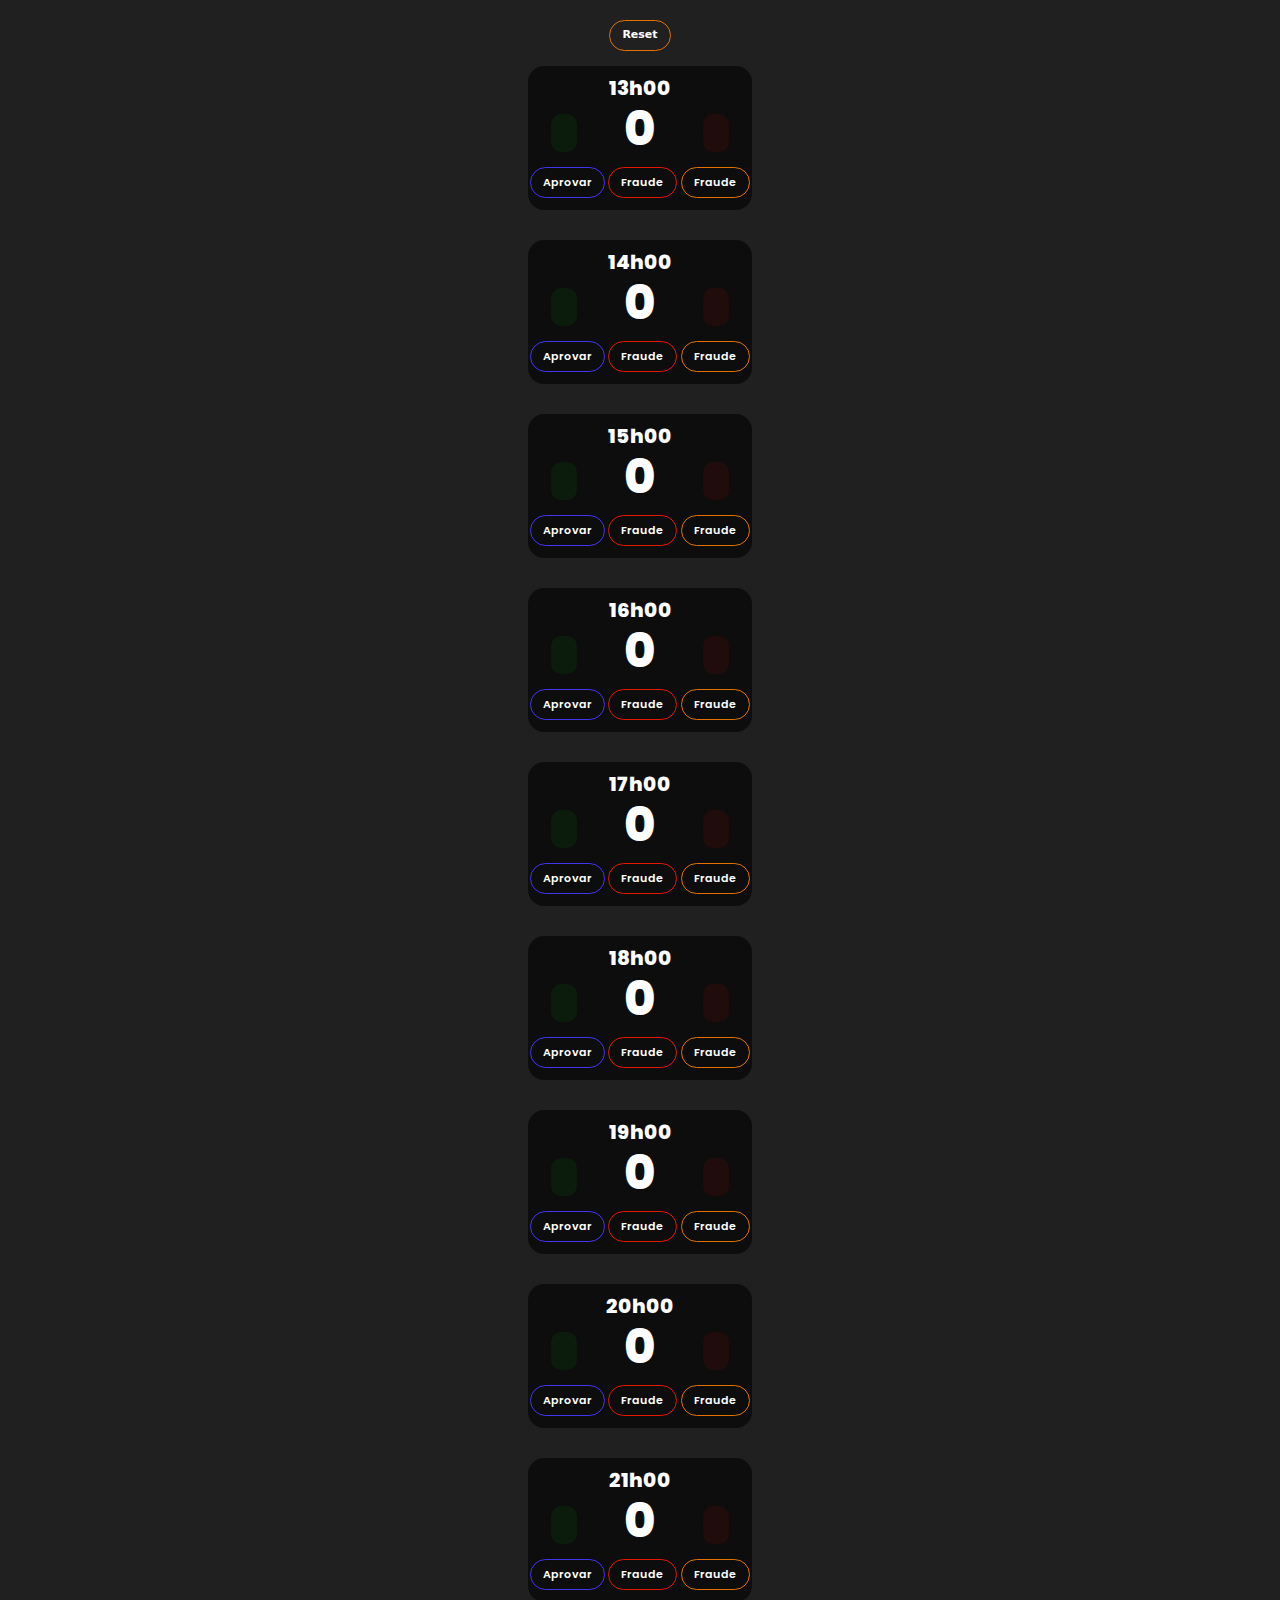
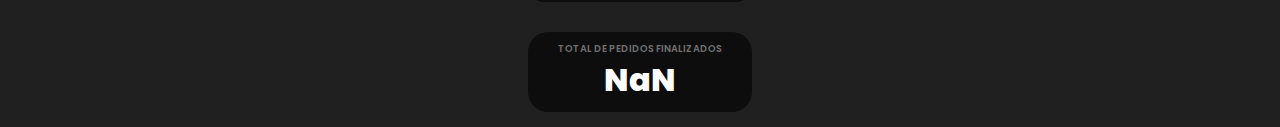
==== index.html @ 29e1ecac "Update 0.0.1" ====
<!DOCTYPE html>
<html lang="pt-br">

<head>
    <meta charset="UTF-8">
    <meta http-equiv="X-UA-Compatible" content="IE=edge">
    <meta name="viewport" content="width=device-width, initial-scale=1.0">
    <link rel="preconnect" href="https://fonts.googleapis.com">
    <link rel="preconnect" href="https://fonts.gstatic.com" crossorigin>
    <link rel="stylesheet" href="https://fonts.googleapis.com/css2?family=Poppins:ital,wght@0,100;0,200;0,300;0,400;0,500;0,600;0,700;0,800;0,900;1,100;1,200;1,300;1,400;1,500;1,600;1,700;1,800;1,900&display=swap">
    <!--CSS -->
    <link rel="stylesheet" href="css/main.css">
    <title>Prod Zen</title>
</head>

<body>
    <!--//PROD DAS 13 HORAS\\-->
    <header>
        <div>
        </div>
    </header>
    <button type="button" class="tags fraude2 btn btn-outline-danger" onclick="reset()">Reset</button>
    <!--CONTADOR DAS 13 HORAS-->
    <section id="13h">
        <div class="quadrado">
            <div class="flex">
                <!--HORÁRIO-->
                <div class="container justify-content-center">
                    <div class="col-auto">
                        <h1>13h00</h1>
                    </div>
                </div>
                <!--//HORÁRIO-->
                <!--BOTÃO-->
                <div class="container justify-content-center">
                    <div class="row justify-content-md-center">
                        <!--BOTÃO DE ADICIONAR-->
                        <div class="col-auto container justify-content-center">
                            <button onclick="add('prod13h')" class="btn_13h_add green btn btn-outline">
                                <img src="ASSETS/arrow-green.svg" alt="">
                            </button>
                        </div>

                        <!--VALOR-->
                        <div class="col-auto container justify-content-center">
                            <h2 id="prod13h"></h2>
                        </div>

                        <!--BOTÃO DE REMOVER-->
                        <div class="col-auto container justify-content-center">
                            <!-- -->
                            <button onclick="remove('prod13h')" class="btn_13h_remove red btn btn-outline">
                                <img src="ASSETS/arrow-red.svg" alt="">
                            </button>
                        </div>

                    </div>
                </div>
                <!--//BOTÃO-->

                <!--TAGS-->
                <div class="container justify-content-center">
                    <div class="row justify-content-md-center">

                        <div class="col-auto">
                            <button type="button" onclick="copyText(approve)"
                                class="tags aprove btn btn-outline-primary">Aprovar</button>
                        </div>

                        <div class="col-auto">
                            <button type="button" class="tags fraude btn btn-outline-warning" onclick="copyText(fraud)">Fraude</button>

                        </div>

                        <div class="col-auto">
                            <button type="button" class="tags fraude2 btn btn-outline-danger" onclick="copyText(fraud2)">Fraude</button>
                        </div>
                    </div>
                </div>
                <!--//TAGS-->

            </div>
        </div>
    </section>

    <!--CONTADOR DAS 14 HORAS-->
    <section id="14h">
        <div class="quadrado">
            <div class="flex">
                <!--HORÁRIO-->
                <div class="container justify-content-center">
                    <div class="col-auto">
                        <h1>14h00</h1>
                    </div>
                </div>
                <!--//HORÁRIO-->
                <!--BOTÃO-->
                <div class="container justify-content-center">
                    <div class="row justify-content-md-center">
                        <!--BOTÃO DE ADICIONAR-->
                        <div class="col-auto container justify-content-center">
                            <button onclick="add('prod14h')" class="btn_14h_add green btn btn-outline">
                                <img src="ASSETS/arrow-green.svg" alt="">
                            </button>
                        </div>

                        <!--VALOR-->
                        <div class="col-auto container justify-content-center">
                            <h2 id="prod14h"></h2>
                        </div>

                        <!--BOTÃO DE REMOVER-->
                        <div class="col-auto container justify-content-center">
                            <!-- -->
                            <button onclick="remove('prod14h')" class="btn_14h_remove red btn btn-outline">
                                <img src="ASSETS/arrow-red.svg" alt="">
                            </button>
                        </div>

                    </div>
                </div>
                <!--//BOTÃO-->

                <!--TAGS-->
                <div class="container justify-content-center">
                    <div class="row justify-content-md-center">

                        <div class="col-auto">
                            <button type="button" onclick="copyText(approve)"
                                class="tags aprove btn btn-outline-primary">Aprovar</button>
                        </div>

                        <div class="col-auto">
                            <button type="button" class="tags fraude btn btn-outline-warning" onclick="copyText(fraud)">Fraude</button>

                        </div>

                        <div class="col-auto">
                            <button type="button" class="tags fraude2 btn btn-outline-danger" onclick="copyText(fraud2)">Fraude</button>
                        </div>
                    </div>
                </div>
                <!--//TAGS-->

            </div>
        </div>
    </section>

    <!--CONTADOR DAS 15 HORAS-->
    <section id="15h">
        <div class="quadrado">
            <div class="flex">
                <!--HORÁRIO-->
                <div class="container justify-content-center">
                    <div class="col-auto">
                        <h1>15h00</h1>
                    </div>
                </div>
                <!--//HORÁRIO-->
                <!--BOTÃO-->
                <div class="container justify-content-center">
                    <div class="row justify-content-md-center">
                        <!--BOTÃO DE ADICIONAR-->
                        <div class="col-auto container justify-content-center">
                            <button onclick="add('prod15h')" class="btn_15h_add green btn btn-outline">
                                <img src="ASSETS/arrow-green.svg" alt="">
                            </button>
                        </div>

                        <!--VALOR-->
                        <div class="col-auto container justify-content-center">
                            <h2 id="prod15h"></h2>
                        </div>

                        <!--BOTÃO DE REMOVER-->
                        <div class="col-auto container justify-content-center">
                            <!-- -->
                            <button onclick="remove('prod15h')" class="btn_15h_remove red btn btn-outline">
                                <img src="ASSETS/arrow-red.svg" alt="">
                            </button>
                        </div>

                    </div>
                </div>
                <!--//BOTÃO-->

                <!--TAGS-->
                <div class="container justify-content-center">
                    <div class="row justify-content-md-center">

                        <div class="col-auto">
                            <button type="button" onclick="copyText(approve)"
                                class="tags aprove btn btn-outline-primary">Aprovar</button>
                        </div>

                        <div class="col-auto">
                            <button type="button" class="tags fraude btn btn-outline-warning" onclick="copyText(fraud)">Fraude</button>

                        </div>

                        <div class="col-auto">
                            <button type="button" class="tags fraude2 btn btn-outline-danger" onclick="copyText(fraud2)">Fraude</button>
                        </div>
                    </div>
                </div>
                <!--//TAGS-->

            </div>
        </div>
    </section>

    <!--CONTADOR DAS 16 HORAS-->
    <section id="16h">
        <div class="quadrado">
            <div class="flex">
                <!--HORÁRIO-->
                <div class="container justify-content-center">
                    <div class="col-auto">
                        <h1>16h00</h1>
                    </div>
                </div>
                <!--//HORÁRIO-->
                <!--BOTÃO-->
                <div class="container justify-content-center">
                    <div class="row justify-content-md-center">
                        <!--BOTÃO DE ADICIONAR-->
                        <div class="col-auto container justify-content-center">
                            <button onclick="add('prod16h')" class="green btn btn-outline">
                                <img src="ASSETS/arrow-green.svg" alt="">
                            </button>
                        </div>

                        <!--VALOR-->
                        <div class="col-auto container justify-content-center">
                            <h2 id="prod16h"></h2>
                        </div>

                        <!--BOTÃO DE REMOVER-->
                        <div class="col-auto container justify-content-center">
                            <!-- -->
                            <button onclick="remove('prod16h')" class="red btn btn-outline">
                                <img src="ASSETS/arrow-red.svg" alt="">
                            </button>
                        </div>

                    </div>
                </div>
                <!--//BOTÃO-->

                <!--TAGS-->
                <div class="container justify-content-center">
                    <div class="row justify-content-md-center">

                        <div class="col-auto">
                            <button type="button" onclick="copyText(approve)"
                                class="tags aprove btn btn-outline-primary">Aprovar</button>
                        </div>

                        <div class="col-auto">
                            <button type="button" class="tags fraude btn btn-outline-warning" onclick="copyText(fraud)">Fraude</button>

                        </div>

                        <div class="col-auto">
                            <button type="button" class="tags fraude2 btn btn-outline-danger" onclick="copyText(fraud2)">Fraude</button>
                        </div>
                    </div>
                </div>
                <!--//TAGS-->

            </div>
        </div>
    </section>

    <!--CONTADOR DAS 17 HORAS-->
    <section id="17h">
        <div class="quadrado">
            <div class="flex">
                <!--HORÁRIO-->
                <div class="container justify-content-center">
                    <div class="col-auto">
                        <h1>17h00</h1>
                    </div>
                </div>
                <!--//HORÁRIO-->
                <!--BOTÃO-->
                <div class="container justify-content-center">
                    <div class="row justify-content-md-center">
                        <!--BOTÃO DE ADICIONAR-->
                        <div class="col-auto container justify-content-center">
                            <button onclick="add('prod17h')" class="green btn btn-outline">
                                <img src="ASSETS/arrow-green.svg" alt="">
                            </button>
                        </div>

                        <!--VALOR-->
                        <div class="col-auto container justify-content-center">
                            <h2 id="prod17h"></h2>
                        </div>

                        <!--BOTÃO DE REMOVER-->
                        <div class="col-auto container justify-content-center">
                            <!-- -->
                            <button onclick="remove('prod17h')" class="red btn btn-outline">
                                <img src="ASSETS/arrow-red.svg" alt="">
                            </button>
                        </div>

                    </div>
                </div>
                <!--//BOTÃO-->

                <!--TAGS-->
                <div class="container justify-content-center">
                    <div class="row justify-content-md-center">

                        <div class="col-auto">
                            <button type="button" onclick="copyText(approve)"
                                class="tags aprove btn btn-outline-primary">Aprovar</button>
                        </div>

                        <div class="col-auto">
                            <button type="button" class="tags fraude btn btn-outline-warning" onclick="copyText(fraud)">Fraude</button>

                        </div>

                        <div class="col-auto">
                            <button type="button" class="tags fraude2 btn btn-outline-danger" onclick="copyText(fraud2)">Fraude</button>
                        </div>
                    </div>
                </div>
                <!--//TAGS-->

            </div>
        </div>
    </section>
    <!--CONTADOR DAS 18 HORAS-->
    <section id="18h">
        <div class="quadrado">
            <div class="flex">
                <!--HORÁRIO-->
                <div class="container justify-content-center">
                    <div class="col-auto">
                        <h1>18h00</h1>
                    </div>
                </div>
                <!--//HORÁRIO-->
                <!--BOTÃO-->
                <div class="container justify-content-center">
                    <div class="row justify-content-md-center">
                        <!--BOTÃO DE ADICIONAR-->
                        <div class="col-auto container justify-content-center">
                            <button onclick="add('prod18h')" class="green btn btn-outline">
                                <img src="ASSETS/arrow-green.svg" alt="">
                            </button>
                        </div>

                        <!--VALOR-->
                        <div class="col-auto container justify-content-center">
                            <h2 id="prod18h"></h2>
                        </div>

                        <!--BOTÃO DE REMOVER-->
                        <div class="col-auto container justify-content-center">
                            <!-- -->
                            <button onclick="remove('prod18h')" class="red btn btn-outline">
                                <img src="ASSETS/arrow-red.svg" alt="">
                            </button>
                        </div>

                    </div>
                </div>
                <!--//BOTÃO-->

                <!--TAGS-->
                <div class="container justify-content-center">
                    <div class="row justify-content-md-center">

                        <div class="col-auto">
                            <button type="button" onclick="copyText(approve)"
                                class="tags aprove btn btn-outline-primary">Aprovar</button>
                        </div>

                        <div class="col-auto">
                            <button type="button" class="tags fraude btn btn-outline-warning" onclick="copyText(fraud)">Fraude</button>

                        </div>

                        <div class="col-auto">
                            <button type="button" class="tags fraude2 btn btn-outline-danger" onclick="copyText(fraud2)">Fraude</button>
                        </div>
                    </div>
                </div>
                <!--//TAGS-->

            </div>
        </div>
    </section>

    <!--CONTADOR DAS 19 HORAS-->
    <section id="19h">
        <div class="quadrado">
            <div class="flex">
                <!--HORÁRIO-->
                <div class="container justify-content-center">
                    <div class="col-auto">
                        <h1>19h00</h1>
                    </div>
                </div>
                <!--//HORÁRIO-->
                <!--BOTÃO-->
                <div class="container justify-content-center">
                    <div class="row justify-content-md-center">
                        <!--BOTÃO DE ADICIONAR-->
                        <div class="col-auto container justify-content-center">
                            <button onclick="add('prod19h')" class="green btn btn-outline">
                                <img src="ASSETS/arrow-green.svg" alt="">
                            </button>
                        </div>

                        <!--VALOR-->
                        <div class="col-auto container justify-content-center">
                            <h2 id="prod19h"></h2>
                        </div>

                        <!--BOTÃO DE REMOVER-->
                        <div class="col-auto container justify-content-center">
                            <!-- -->
                            <button onclick="remove('prod19h')" class="red btn btn-outline">
                                <img src="ASSETS/arrow-red.svg" alt="">
                            </button>
                        </div>

                    </div>
                </div>
                <!--//BOTÃO-->

                <!--TAGS-->
                <div class="container justify-content-center">
                    <div class="row justify-content-md-center">

                        <div class="col-auto">
                            <button type="button" onclick="copyText(approve)"
                                class="tags aprove btn btn-outline-primary">Aprovar</button>
                        </div>

                        <div class="col-auto">
                            <button type="button" class="tags fraude btn btn-outline-warning" onclick="copyText(fraud)">Fraude</button>

                        </div>

                        <div class="col-auto">
                            <button type="button" class="tags fraude2 btn btn-outline-danger" onclick="copyText(fraud2)">Fraude</button>
                        </div>
                    </div>
                </div>
                <!--//TAGS-->

            </div>
        </div>
    </section>

    <!--CONTADOR DAS 20 HORAS-->
    <section id="20h">
        <div class="quadrado">
            <div class="flex">
                <!--HORÁRIO-->
                <div class="container justify-content-center">
                    <div class="col-auto">
                        <h1>20h00</h1>
                    </div>
                </div>
                <!--//HORÁRIO-->
                <!--BOTÃO-->
                <div class="container justify-content-center">
                    <div class="row justify-content-md-center">
                        <!--BOTÃO DE ADICIONAR-->
                        <div class="col-auto container justify-content-center">
                            <button onclick="add('prod20h')" class="green btn btn-outline">
                                <img src="ASSETS/arrow-green.svg" alt="">
                            </button>
                        </div>

                        <!--VALOR-->
                        <div class="col-auto container justify-content-center">
                            <h2 id="prod20h"></h2>
                        </div>

                        <!--BOTÃO DE REMOVER-->
                        <div class="col-auto container justify-content-center">
                            <!-- -->
                            <button onclick="remove('prod20h')" class="red btn btn-outline">
                                <img src="ASSETS/arrow-red.svg" alt="">
                            </button>
                        </div>

                    </div>
                </div>
                <!--//BOTÃO-->

                <!--TAGS-->
                <div class="container justify-content-center">
                    <div class="row justify-content-md-center">

                        <div class="col-auto">
                            <button type="button" onclick="copyText(approve)"
                                class="tags aprove btn btn-outline-primary">Aprovar</button>
                        </div>

                        <div class="col-auto">
                            <button type="button" class="tags fraude btn btn-outline-warning" onclick="copyText(fraud)">Fraude</button>

                        </div>

                        <div class="col-auto">
                            <button type="button" class="tags fraude2 btn btn-outline-danger" onclick="copyText(fraud2)">Fraude</button>
                        </div>
                    </div>
                </div>
                <!--//TAGS-->

            </div>
        </div>
    </section>

    <!--CONTADOR DAS 20 HORAS-->
    <section id="21h">
        <div class="quadrado">
            <div class="flex">
                <!--HORÁRIO-->
                <div class="container justify-content-center">
                    <div class="col-auto">
                        <h1>21h00</h1>
                    </div>
                </div>
                <!--//HORÁRIO-->
                <!--BOTÃO-->
                <div class="container justify-content-center">
                    <div class="row justify-content-md-center">
                        <!--BOTÃO DE ADICIONAR-->
                        <div class="col-auto container justify-content-center">
                            <button onclick="add('prod21h')" class="green btn btn-outline">
                                <img src="ASSETS/arrow-green.svg" alt="">
                            </button>
                        </div>

                        <!--VALOR-->
                        <div class="col-auto container justify-content-center">
                            <h2 id="prod21h"></h2>
                        </div>

                        <!--BOTÃO DE REMOVER-->
                        <div class="col-auto container justify-content-center">
                            <!-- -->
                            <button onclick="remove('prod21h')" class="red btn btn-outline">
                                <img src="ASSETS/arrow-red.svg" alt="">
                            </button>
                        </div>

                    </div>
                </div>
                <!--//BOTÃO-->

                <!--TAGS-->
                <div class="container justify-content-center">
                    <div class="row justify-content-md-center">

                        <div class="col-auto">
                            <button type="button" onclick="copyText(approve)"
                                class="tags aprove btn btn-outline-primary">Aprovar</button>
                        </div>

                        <div class="col-auto">
                            <button type="button" class="tags fraude btn btn-outline-warning" onclick="copyText(fraud)">Fraude</button>

                        </div>

                        <div class="col-auto">
                            <button type="button" class="tags fraude2 btn btn-outline-danger" onclick="copyText(fraud2)">Fraude</button>
                        </div>
                    </div>
                </div>
                <!--//TAGS-->
            </div>
        </div>
    </section>

    <section id="total">
        <div class="quadrado_inferior">
            <p>TOTAL DE PEDIDOS FINALIZADOS</p>
            <h1 id="txt_total" class="txt_total"></h1>
        </div>
    </section>
    <script src="https://cdn.jsdelivr.net/npm/@popperjs/core@2.9.2/dist/umd/popper.min.js"
        integrity="sha384-IQsoLXl5PILFhosVNubq5LC7Qb9DXgDA9i+tQ8Zj3iwWAwPtgFTxbJ8NT4GN1R8p" crossorigin="anonymous">
    </script>
    <script src="JS/bootstrap.min.js"></script>
    <script src="JS/button.js"></script>
    <script src="JS/main.js"></script>
</body>

</html>
---- css/main.css ----
@import url(./bootstrap.min.css);
@import url(./config.css);
@import url(./Typography.css);
@import url(./custom.css);
@import url(./responsive.css);
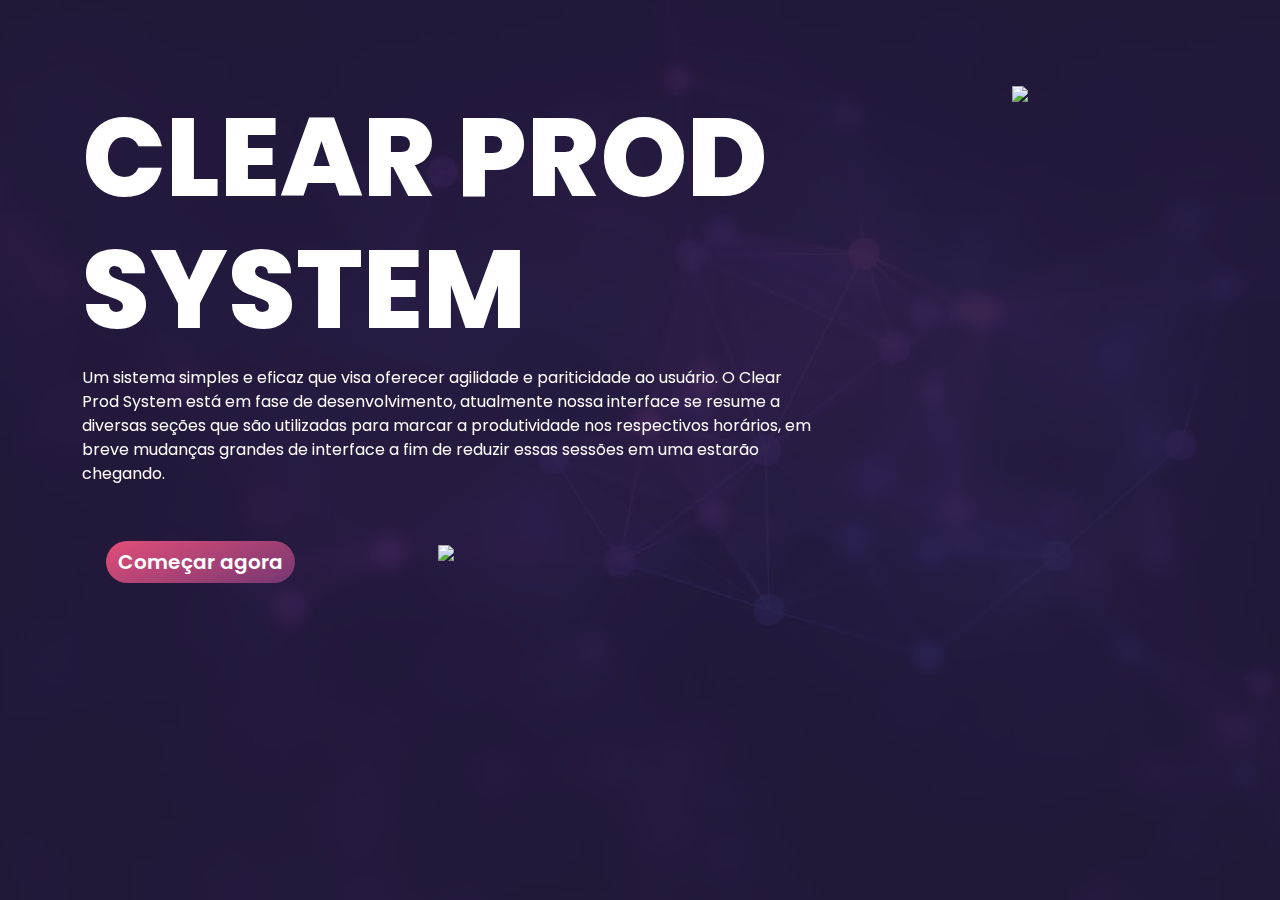
==== commit d81b9de1: "Alteração de Interface." ====
--- a/index.html
+++ b/index.html
@@ -10,593 +10,109 @@
     <link rel="stylesheet" href="https://fonts.googleapis.com/css2?family=Poppins:ital,wght@0,100;0,200;0,300;0,400;0,500;0,600;0,700;0,800;0,900;1,100;1,200;1,300;1,400;1,500;1,600;1,700;1,800;1,900&display=swap">
     <!--CSS -->
     <link rel="stylesheet" href="css/main.css">
-    <title>Prod Zen</title>
+    <link rel="shortcut icon" href="assets/favicon.png" />
+    <title>Clear Prod System</title>
 </head>
-
-<body>
-    <!--//PROD DAS 13 HORAS\\-->
-    <header>
-        <div>
-        </div>
-    </header>
-    <button type="button" class="tags fraude2 btn btn-outline-danger" onclick="reset()">Reset</button>
-    <!--CONTADOR DAS 13 HORAS-->
-    <section id="13h">
-        <div class="quadrado">
-            <div class="flex">
-                <!--HORÁRIO-->
-                <div class="container justify-content-center">
-                    <div class="col-auto">
-                        <h1>13h00</h1>
-                    </div>
-                </div>
-                <!--//HORÁRIO-->
-                <!--BOTÃO-->
-                <div class="container justify-content-center">
-                    <div class="row justify-content-md-center">
-                        <!--BOTÃO DE ADICIONAR-->
-                        <div class="col-auto container justify-content-center">
-                            <button onclick="add('prod13h')" class="btn_13h_add green btn btn-outline">
-                                <img src="ASSETS/arrow-green.svg" alt="">
-                            </button>
-                        </div>
-
-                        <!--VALOR-->
-                        <div class="col-auto container justify-content-center">
-                            <h2 id="prod13h"></h2>
-                        </div>
-
-                        <!--BOTÃO DE REMOVER-->
-                        <div class="col-auto container justify-content-center">
-                            <!-- -->
-                            <button onclick="remove('prod13h')" class="btn_13h_remove red btn btn-outline">
-                                <img src="ASSETS/arrow-red.svg" alt="">
-                            </button>
-                        </div>
-
-                    </div>
-                </div>
-                <!--//BOTÃO-->
-
-                <!--TAGS-->
-                <div class="container justify-content-center">
-                    <div class="row justify-content-md-center">
-
-                        <div class="col-auto">
-                            <button type="button" onclick="copyText(approve)"
-                                class="tags aprove btn btn-outline-primary">Aprovar</button>
-                        </div>
-
-                        <div class="col-auto">
-                            <button type="button" class="tags fraude btn btn-outline-warning" onclick="copyText(fraud)">Fraude</button>
-
-                        </div>
-
-                        <div class="col-auto">
-                            <button type="button" class="tags fraude2 btn btn-outline-danger" onclick="copyText(fraud2)">Fraude</button>
-                        </div>
-                    </div>
-                </div>
-                <!--//TAGS-->
-
-            </div>
-        </div>
-    </section>
-
-    <!--CONTADOR DAS 14 HORAS-->
-    <section id="14h">
-        <div class="quadrado">
-            <div class="flex">
-                <!--HORÁRIO-->
-                <div class="container justify-content-center">
-                    <div class="col-auto">
-                        <h1>14h00</h1>
-                    </div>
-                </div>
-                <!--//HORÁRIO-->
-                <!--BOTÃO-->
-                <div class="container justify-content-center">
-                    <div class="row justify-content-md-center">
-                        <!--BOTÃO DE ADICIONAR-->
-                        <div class="col-auto container justify-content-center">
-                            <button onclick="add('prod14h')" class="btn_14h_add green btn btn-outline">
-                                <img src="ASSETS/arrow-green.svg" alt="">
-                            </button>
-                        </div>
-
-                        <!--VALOR-->
-                        <div class="col-auto container justify-content-center">
-                            <h2 id="prod14h"></h2>
-                        </div>
-
-                        <!--BOTÃO DE REMOVER-->
-                        <div class="col-auto container justify-content-center">
-                            <!-- -->
-                            <button onclick="remove('prod14h')" class="btn_14h_remove red btn btn-outline">
-                                <img src="ASSETS/arrow-red.svg" alt="">
-                            </button>
-                        </div>
-
-                    </div>
-                </div>
-                <!--//BOTÃO-->
-
-                <!--TAGS-->
-                <div class="container justify-content-center">
-                    <div class="row justify-content-md-center">
-
-                        <div class="col-auto">
-                            <button type="button" onclick="copyText(approve)"
-                                class="tags aprove btn btn-outline-primary">Aprovar</button>
-                        </div>
-
-                        <div class="col-auto">
-                            <button type="button" class="tags fraude btn btn-outline-warning" onclick="copyText(fraud)">Fraude</button>
-
-                        </div>
-
-                        <div class="col-auto">
-                            <button type="button" class="tags fraude2 btn btn-outline-danger" onclick="copyText(fraud2)">Fraude</button>
-                        </div>
-                    </div>
-                </div>
-                <!--//TAGS-->
-
-            </div>
-        </div>
-    </section>
-
-    <!--CONTADOR DAS 15 HORAS-->
-    <section id="15h">
-        <div class="quadrado">
-            <div class="flex">
-                <!--HORÁRIO-->
-                <div class="container justify-content-center">
-                    <div class="col-auto">
-                        <h1>15h00</h1>
-                    </div>
-                </div>
-                <!--//HORÁRIO-->
-                <!--BOTÃO-->
-                <div class="container justify-content-center">
-                    <div class="row justify-content-md-center">
-                        <!--BOTÃO DE ADICIONAR-->
-                        <div class="col-auto container justify-content-center">
-                            <button onclick="add('prod15h')" class="btn_15h_add green btn btn-outline">
-                                <img src="ASSETS/arrow-green.svg" alt="">
-                            </button>
-                        </div>
-
-                        <!--VALOR-->
-                        <div class="col-auto container justify-content-center">
-                            <h2 id="prod15h"></h2>
-                        </div>
-
-                        <!--BOTÃO DE REMOVER-->
-                        <div class="col-auto container justify-content-center">
-                            <!-- -->
-                            <button onclick="remove('prod15h')" class="btn_15h_remove red btn btn-outline">
-                                <img src="ASSETS/arrow-red.svg" alt="">
-                            </button>
-                        </div>
-
-                    </div>
-                </div>
-                <!--//BOTÃO-->
-
-                <!--TAGS-->
-                <div class="container justify-content-center">
-                    <div class="row justify-content-md-center">
-
-                        <div class="col-auto">
-                            <button type="button" onclick="copyText(approve)"
-                                class="tags aprove btn btn-outline-primary">Aprovar</button>
-                        </div>
-
-                        <div class="col-auto">
-                            <button type="button" class="tags fraude btn btn-outline-warning" onclick="copyText(fraud)">Fraude</button>
-
-                        </div>
-
-                        <div class="col-auto">
-                            <button type="button" class="tags fraude2 btn btn-outline-danger" onclick="copyText(fraud2)">Fraude</button>
-                        </div>
-                    </div>
-                </div>
-                <!--//TAGS-->
-
-            </div>
-        </div>
-    </section>
-
-    <!--CONTADOR DAS 16 HORAS-->
-    <section id="16h">
-        <div class="quadrado">
-            <div class="flex">
-                <!--HORÁRIO-->
-                <div class="container justify-content-center">
-                    <div class="col-auto">
-                        <h1>16h00</h1>
-                    </div>
-                </div>
-                <!--//HORÁRIO-->
-                <!--BOTÃO-->
-                <div class="container justify-content-center">
-                    <div class="row justify-content-md-center">
-                        <!--BOTÃO DE ADICIONAR-->
-                        <div class="col-auto container justify-content-center">
-                            <button onclick="add('prod16h')" class="green btn btn-outline">
-                                <img src="ASSETS/arrow-green.svg" alt="">
-                            </button>
-                        </div>
-
-                        <!--VALOR-->
-                        <div class="col-auto container justify-content-center">
-                            <h2 id="prod16h"></h2>
-                        </div>
-
-                        <!--BOTÃO DE REMOVER-->
-                        <div class="col-auto container justify-content-center">
-                            <!-- -->
-                            <button onclick="remove('prod16h')" class="red btn btn-outline">
-                                <img src="ASSETS/arrow-red.svg" alt="">
-                            </button>
-                        </div>
-
-                    </div>
-                </div>
-                <!--//BOTÃO-->
-
-                <!--TAGS-->
-                <div class="container justify-content-center">
-                    <div class="row justify-content-md-center">
-
-                        <div class="col-auto">
-                            <button type="button" onclick="copyText(approve)"
-                                class="tags aprove btn btn-outline-primary">Aprovar</button>
-                        </div>
-
-                        <div class="col-auto">
-                            <button type="button" class="tags fraude btn btn-outline-warning" onclick="copyText(fraud)">Fraude</button>
-
-                        </div>
-
-                        <div class="col-auto">
-                            <button type="button" class="tags fraude2 btn btn-outline-danger" onclick="copyText(fraud2)">Fraude</button>
-                        </div>
-                    </div>
-                </div>
-                <!--//TAGS-->
-
-            </div>
-        </div>
-    </section>
-
-    <!--CONTADOR DAS 17 HORAS-->
-    <section id="17h">
-        <div class="quadrado">
-            <div class="flex">
-                <!--HORÁRIO-->
-                <div class="container justify-content-center">
-                    <div class="col-auto">
-                        <h1>17h00</h1>
-                    </div>
-                </div>
-                <!--//HORÁRIO-->
-                <!--BOTÃO-->
-                <div class="container justify-content-center">
-                    <div class="row justify-content-md-center">
-                        <!--BOTÃO DE ADICIONAR-->
-                        <div class="col-auto container justify-content-center">
-                            <button onclick="add('prod17h')" class="green btn btn-outline">
-                                <img src="ASSETS/arrow-green.svg" alt="">
-                            </button>
-                        </div>
-
-                        <!--VALOR-->
-                        <div class="col-auto container justify-content-center">
-                            <h2 id="prod17h"></h2>
-                        </div>
-
-                        <!--BOTÃO DE REMOVER-->
-                        <div class="col-auto container justify-content-center">
-                            <!-- -->
-                            <button onclick="remove('prod17h')" class="red btn btn-outline">
-                                <img src="ASSETS/arrow-red.svg" alt="">
-                            </button>
-                        </div>
-
-                    </div>
-                </div>
-                <!--//BOTÃO-->
-
-                <!--TAGS-->
-                <div class="container justify-content-center">
-                    <div class="row justify-content-md-center">
-
-                        <div class="col-auto">
-                            <button type="button" onclick="copyText(approve)"
-                                class="tags aprove btn btn-outline-primary">Aprovar</button>
-                        </div>
-
-                        <div class="col-auto">
-                            <button type="button" class="tags fraude btn btn-outline-warning" onclick="copyText(fraud)">Fraude</button>
-
-                        </div>
-
-                        <div class="col-auto">
-                            <button type="button" class="tags fraude2 btn btn-outline-danger" onclick="copyText(fraud2)">Fraude</button>
-                        </div>
-                    </div>
-                </div>
-                <!--//TAGS-->
-
-            </div>
-        </div>
-    </section>
-    <!--CONTADOR DAS 18 HORAS-->
-    <section id="18h">
-        <div class="quadrado">
-            <div class="flex">
-                <!--HORÁRIO-->
-                <div class="container justify-content-center">
-                    <div class="col-auto">
-                        <h1>18h00</h1>
-                    </div>
-                </div>
-                <!--//HORÁRIO-->
-                <!--BOTÃO-->
-                <div class="container justify-content-center">
-                    <div class="row justify-content-md-center">
-                        <!--BOTÃO DE ADICIONAR-->
-                        <div class="col-auto container justify-content-center">
-                            <button onclick="add('prod18h')" class="green btn btn-outline">
-                                <img src="ASSETS/arrow-green.svg" alt="">
-                            </button>
-                        </div>
-
-                        <!--VALOR-->
-                        <div class="col-auto container justify-content-center">
-                            <h2 id="prod18h"></h2>
-                        </div>
-
-                        <!--BOTÃO DE REMOVER-->
-                        <div class="col-auto container justify-content-center">
-                            <!-- -->
-                            <button onclick="remove('prod18h')" class="red btn btn-outline">
-                                <img src="ASSETS/arrow-red.svg" alt="">
-                            </button>
-                        </div>
-
-                    </div>
-                </div>
-                <!--//BOTÃO-->
-
-                <!--TAGS-->
-                <div class="container justify-content-center">
-                    <div class="row justify-content-md-center">
-
-                        <div class="col-auto">
-                            <button type="button" onclick="copyText(approve)"
-                                class="tags aprove btn btn-outline-primary">Aprovar</button>
-                        </div>
-
-                        <div class="col-auto">
-                            <button type="button" class="tags fraude btn btn-outline-warning" onclick="copyText(fraud)">Fraude</button>
-
-                        </div>
-
-                        <div class="col-auto">
-                            <button type="button" class="tags fraude2 btn btn-outline-danger" onclick="copyText(fraud2)">Fraude</button>
-                        </div>
-                    </div>
-                </div>
-                <!--//TAGS-->
-
-            </div>
-        </div>
-    </section>
-
-    <!--CONTADOR DAS 19 HORAS-->
-    <section id="19h">
-        <div class="quadrado">
-            <div class="flex">
-                <!--HORÁRIO-->
-                <div class="container justify-content-center">
-                    <div class="col-auto">
-                        <h1>19h00</h1>
-                    </div>
-                </div>
-                <!--//HORÁRIO-->
-                <!--BOTÃO-->
-                <div class="container justify-content-center">
-                    <div class="row justify-content-md-center">
-                        <!--BOTÃO DE ADICIONAR-->
-                        <div class="col-auto container justify-content-center">
-                            <button onclick="add('prod19h')" class="green btn btn-outline">
-                                <img src="ASSETS/arrow-green.svg" alt="">
-                            </button>
-                        </div>
-
-                        <!--VALOR-->
-                        <div class="col-auto container justify-content-center">
-                            <h2 id="prod19h"></h2>
-                        </div>
-
-                        <!--BOTÃO DE REMOVER-->
-                        <div class="col-auto container justify-content-center">
-                            <!-- -->
-                            <button onclick="remove('prod19h')" class="red btn btn-outline">
-                                <img src="ASSETS/arrow-red.svg" alt="">
-                            </button>
-                        </div>
-
-                    </div>
-                </div>
-                <!--//BOTÃO-->
-
-                <!--TAGS-->
-                <div class="container justify-content-center">
-                    <div class="row justify-content-md-center">
-
-                        <div class="col-auto">
-                            <button type="button" onclick="copyText(approve)"
-                                class="tags aprove btn btn-outline-primary">Aprovar</button>
-                        </div>
-
-                        <div class="col-auto">
-                            <button type="button" class="tags fraude btn btn-outline-warning" onclick="copyText(fraud)">Fraude</button>
-
-                        </div>
-
-                        <div class="col-auto">
-                            <button type="button" class="tags fraude2 btn btn-outline-danger" onclick="copyText(fraud2)">Fraude</button>
-                        </div>
-                    </div>
-                </div>
-                <!--//TAGS-->
-
-            </div>
-        </div>
-    </section>
-
-    <!--CONTADOR DAS 20 HORAS-->
-    <section id="20h">
-        <div class="quadrado">
-            <div class="flex">
-                <!--HORÁRIO-->
-                <div class="container justify-content-center">
-                    <div class="col-auto">
-                        <h1>20h00</h1>
-                    </div>
-                </div>
-                <!--//HORÁRIO-->
-                <!--BOTÃO-->
-                <div class="container justify-content-center">
-                    <div class="row justify-content-md-center">
-                        <!--BOTÃO DE ADICIONAR-->
-                        <div class="col-auto container justify-content-center">
-                            <button onclick="add('prod20h')" class="green btn btn-outline">
-                                <img src="ASSETS/arrow-green.svg" alt="">
-                            </button>
-                        </div>
-
-                        <!--VALOR-->
-                        <div class="col-auto container justify-content-center">
-                            <h2 id="prod20h"></h2>
-                        </div>
-
-                        <!--BOTÃO DE REMOVER-->
-                        <div class="col-auto container justify-content-center">
-                            <!-- -->
-                            <button onclick="remove('prod20h')" class="red btn btn-outline">
-                                <img src="ASSETS/arrow-red.svg" alt="">
-                            </button>
-                        </div>
-
-                    </div>
-                </div>
-                <!--//BOTÃO-->
-
-                <!--TAGS-->
-                <div class="container justify-content-center">
-                    <div class="row justify-content-md-center">
-
-                        <div class="col-auto">
-                            <button type="button" onclick="copyText(approve)"
-                                class="tags aprove btn btn-outline-primary">Aprovar</button>
-                        </div>
-
-                        <div class="col-auto">
-                            <button type="button" class="tags fraude btn btn-outline-warning" onclick="copyText(fraud)">Fraude</button>
-
-                        </div>
-
-                        <div class="col-auto">
-                            <button type="button" class="tags fraude2 btn btn-outline-danger" onclick="copyText(fraud2)">Fraude</button>
-                        </div>
-                    </div>
-                </div>
-                <!--//TAGS-->
-
-            </div>
-        </div>
-    </section>
-
-    <!--CONTADOR DAS 20 HORAS-->
-    <section id="21h">
-        <div class="quadrado">
-            <div class="flex">
-                <!--HORÁRIO-->
-                <div class="container justify-content-center">
-                    <div class="col-auto">
-                        <h1>21h00</h1>
-                    </div>
-                </div>
-                <!--//HORÁRIO-->
-                <!--BOTÃO-->
-                <div class="container justify-content-center">
-                    <div class="row justify-content-md-center">
-                        <!--BOTÃO DE ADICIONAR-->
-                        <div class="col-auto container justify-content-center">
-                            <button onclick="add('prod21h')" class="green btn btn-outline">
-                                <img src="ASSETS/arrow-green.svg" alt="">
-                            </button>
-                        </div>
-
-                        <!--VALOR-->
-                        <div class="col-auto container justify-content-center">
-                            <h2 id="prod21h"></h2>
-                        </div>
-
-                        <!--BOTÃO DE REMOVER-->
-                        <div class="col-auto container justify-content-center">
-                            <!-- -->
-                            <button onclick="remove('prod21h')" class="red btn btn-outline">
-                                <img src="ASSETS/arrow-red.svg" alt="">
-                            </button>
-                        </div>
-
-                    </div>
-                </div>
-                <!--//BOTÃO-->
-
-                <!--TAGS-->
-                <div class="container justify-content-center">
-                    <div class="row justify-content-md-center">
-
-                        <div class="col-auto">
-                            <button type="button" onclick="copyText(approve)"
-                                class="tags aprove btn btn-outline-primary">Aprovar</button>
-                        </div>
-
-                        <div class="col-auto">
-                            <button type="button" class="tags fraude btn btn-outline-warning" onclick="copyText(fraud)">Fraude</button>
-
-                        </div>
-
-                        <div class="col-auto">
-                            <button type="button" class="tags fraude2 btn btn-outline-danger" onclick="copyText(fraud2)">Fraude</button>
-                        </div>
-                    </div>
-                </div>
-                <!--//TAGS-->
-            </div>
-        </div>
-    </section>
-
-    <section id="total">
-        <div class="quadrado_inferior">
-            <p>TOTAL DE PEDIDOS FINALIZADOS</p>
-            <h1 id="txt_total" class="txt_total"></h1>
-        </div>
-    </section>
+<style>
+    .imghome{
+      height: 489px;
+    }
+    .title_homepage{
+        font-size: 110px;
+        text-align: left;
+    }
+    .subtitle_homepage{
+        font-weight: 400;
+        text-align: left;
+        font-size: 16px;
+        color: white;
+    }
+    .video-container {
+    height: 100vh;
+    position: relative;
+    overflow: hidden;
+  }
+  .btn_homepage{
+      margin-bottom: 300px;
+      font-size: 20px;
+      font-weight: 600;
+      border-radius: 25px;
+      border-style: none;
+      color: var(--secondary);
+      background: rgb(227,78,120);
+      background: linear-gradient(157deg, rgba(227,78,120,1) 0%, rgba(117,55,114,1) 100%);
+  }
+  .btn_homepage:hover{
+    border-style: none;
+  }
+  .btn_left{
+    padding-top: 50px;
+    text-align: left;
+  }
+  
+  video {
+    object-fit: cover;
+    position: absolute;
+    height: 100%;
+    width: 100%;
+    top: 0;
+    left: 0;
+    opacity: 10%;
+  }
+  .callout {
+    position: relative;
+    display: flex;
+    align-items: center;
+    flex-direction: column;
+    height: 100%;
+    text-align: center;
+    position: relative;
+    z-index: 10;
+  }
+  .index_bg{
+    background-color: #251B3D;
+  }
+  .container{
+    padding-top: 5%;
+  }
+  .img_git{
+    align-items: right;
+    height: 45px;
+  }
+</style>
+<body class="index_bg">
+        <div id="home">
+            <section class="video-container">
+              <video src="assets/background.mp4" autoplay loop playsinline muted></video>
+              <div class="callout">
+                
+                <div class="container">
+                  <div class="row">
+                      <div class="col-sm-8">
+                        <h1 class="title_homepage">CLEAR PROD SYSTEM</h1>
+                        <p class="subtitle_homepage">Um sistema simples e eficaz que visa oferecer agilidade e pariticidade ao usuário. O Clear Prod System está em fase de desenvolvimento, atualmente nossa interface se resume a diversas seções que são utilizadas para marcar a produtividade nos respectivos horários, em breve mudanças grandes de interface a fim de reduzir essas sessões em uma estarão chegando.</p>
+                      </div>
+                      <div class="col-sm-4">
+                        <img class="imghome" src="assets/homeicon.png">
+                      </div>
+                      <div class="col-sm-3 btn_left">
+                        <button onclick="kiosk()" type="button" class="btn_homepage btn btn-primary">Começar agora</button>
+                      </div>
+                      <div class="col-sm-8 btn_left">
+                        <a target="blank" href="//github.com/BrazilianBug/Prod-Zen" ></a><img class="img_git" src="assets/github.png"></a>
+                      </div>
+            </section>
+          </div>
+    <script>
+        function kiosk() {
+          window.open("contador.html", "", "width=260, height=1100");
+          alert(window.parent.location);
+        }
+        </script>
     <script src="https://cdn.jsdelivr.net/npm/@popperjs/core@2.9.2/dist/umd/popper.min.js"
         integrity="sha384-IQsoLXl5PILFhosVNubq5LC7Qb9DXgDA9i+tQ8Zj3iwWAwPtgFTxbJ8NT4GN1R8p" crossorigin="anonymous">
     </script>
-    <script src="JS/bootstrap.min.js"></script>
-    <script src="JS/button.js"></script>
-    <script src="JS/main.js"></script>
+    <script src="js/bootstrap.min.js"></script>
 </body>
 
 </html>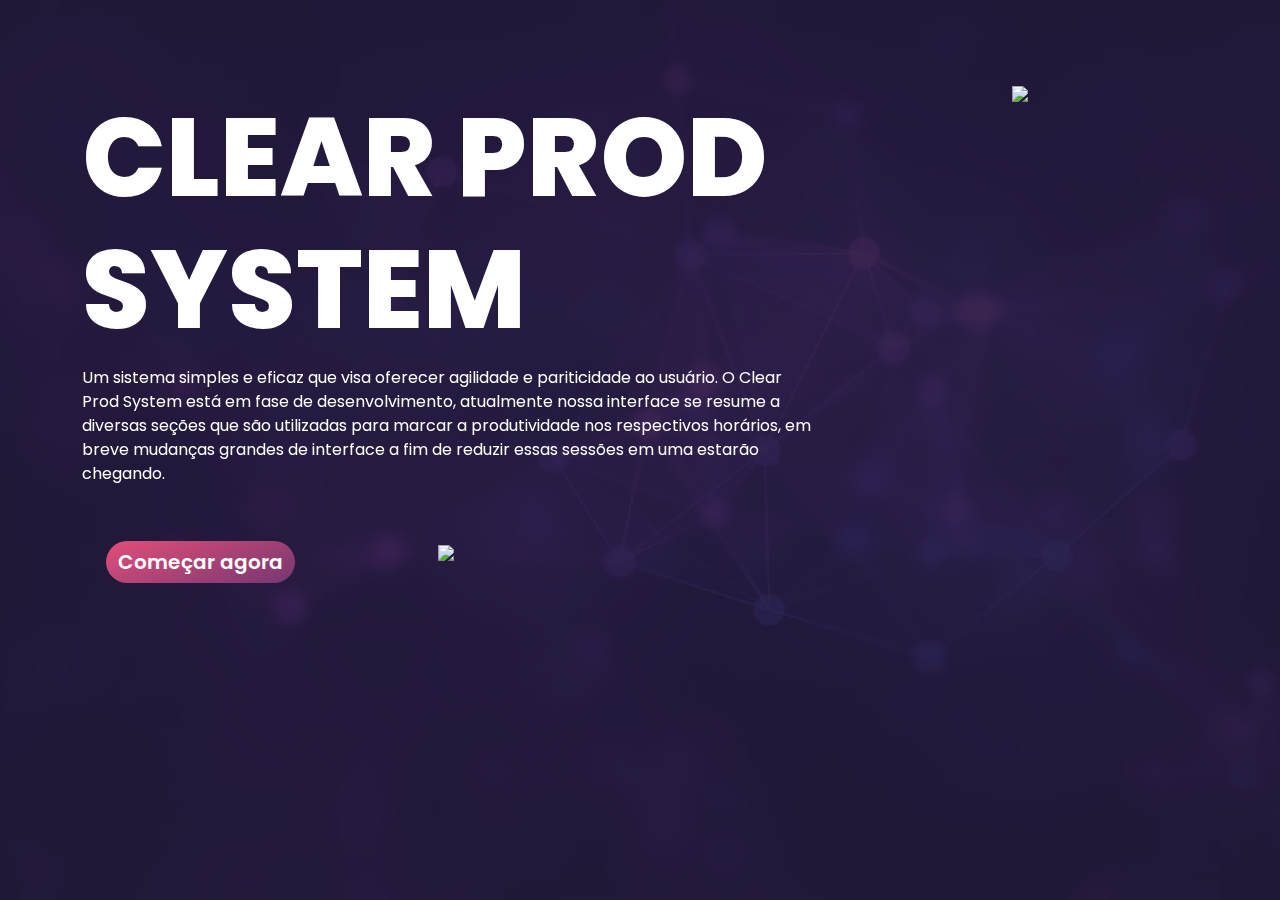
==== commit 6274fc2f: "Solved "Universal time-based productivity marker"" ====
--- a/index.html
+++ b/index.html
@@ -106,7 +106,6 @@
     <script>
         function kiosk() {
           window.open("contador.html", "", "width=260, height=1100");
-          alert(window.parent.location);
         }
         </script>
     <script src="https://cdn.jsdelivr.net/npm/@popperjs/core@2.9.2/dist/umd/popper.min.js"
